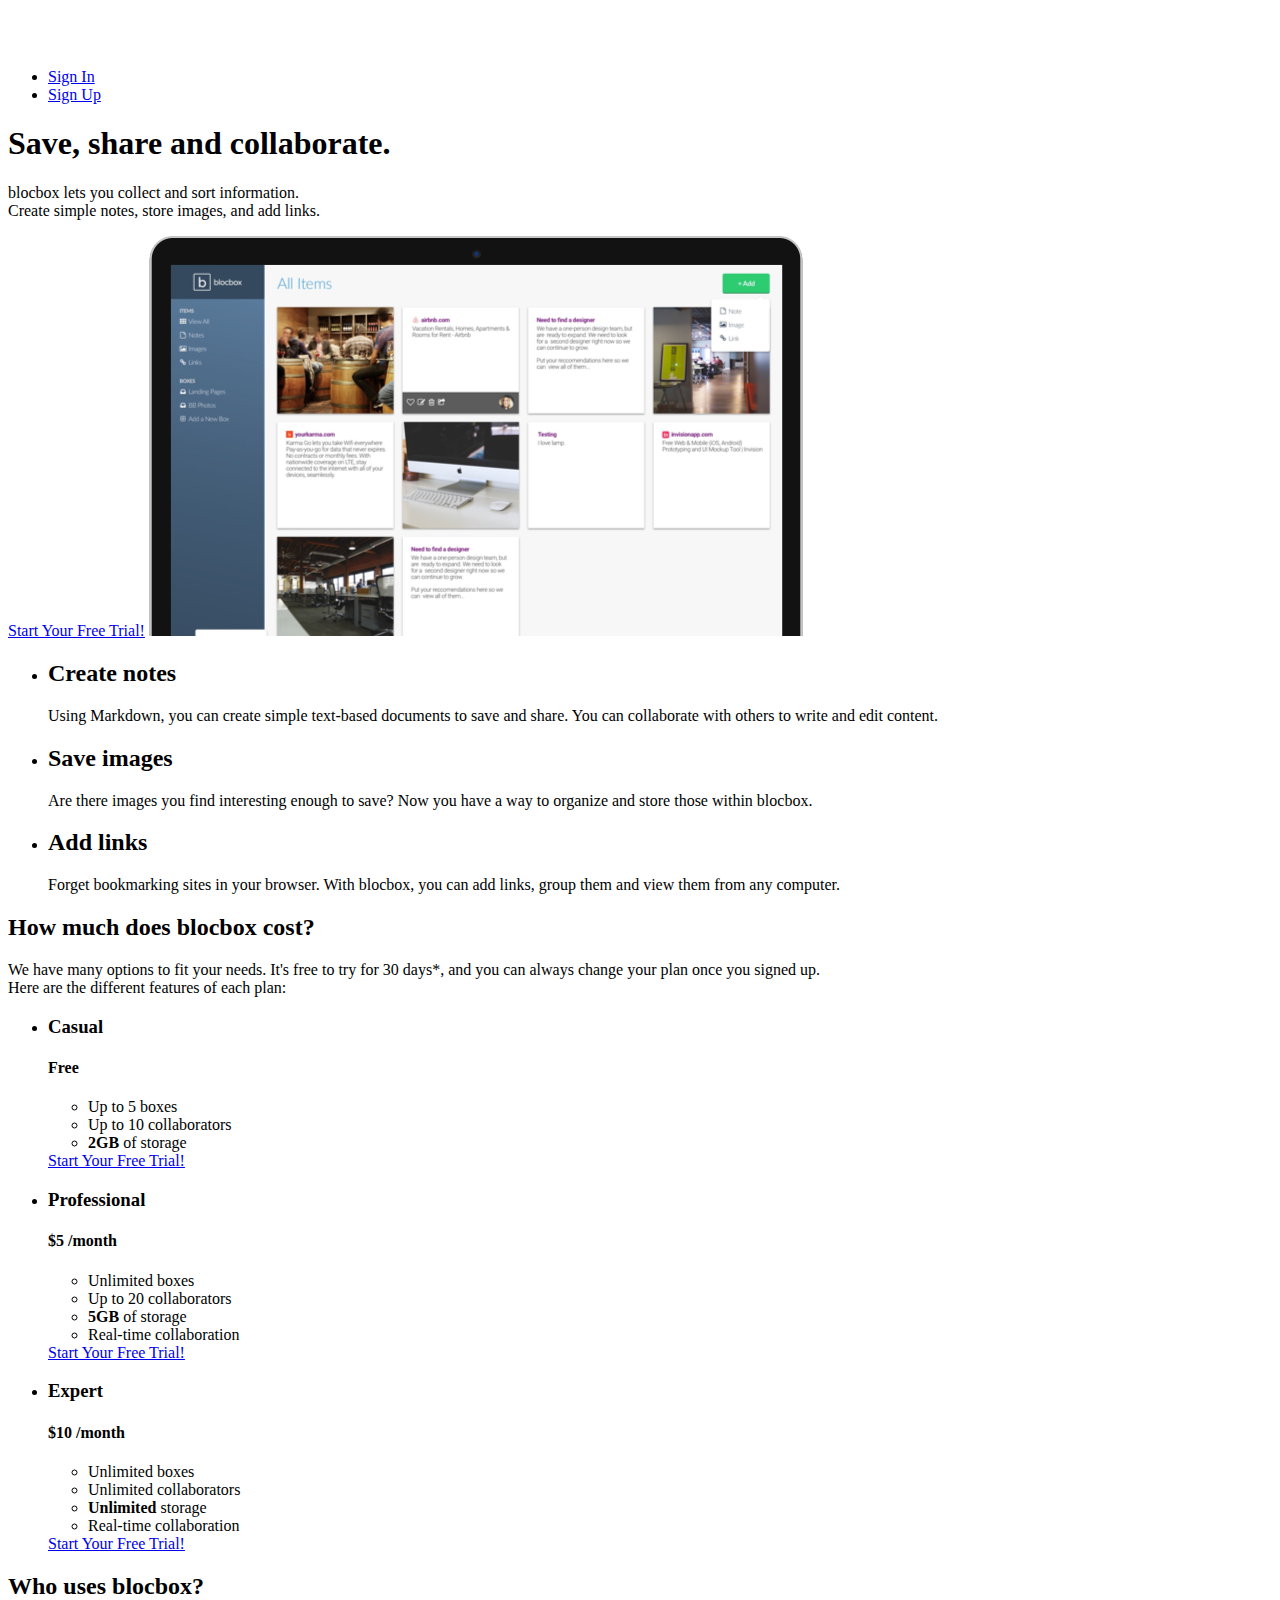
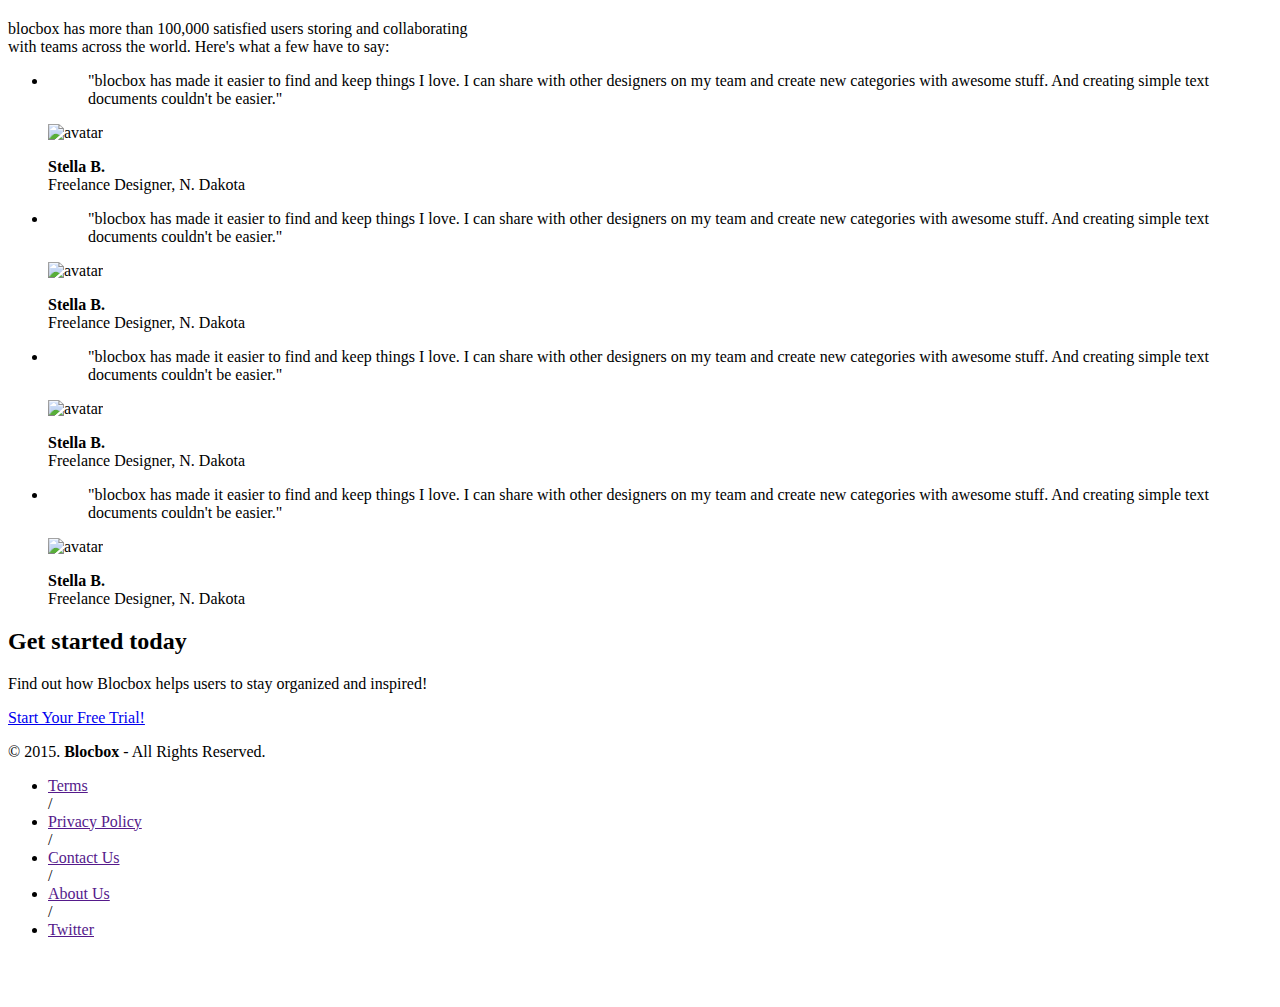
==== index.html @ 3d7902ee "Homepage HTML completed" ====
<!DOCTYPE html>
<html lang="en-us">
<head>
  <meta http-equiv="X-UA-Compatible" content="IE=Edge">
  <meta name="viewport" content="width=device-width, initial-scale=1">
  <meta charset="UTF-8">
  <title>Save, share and collaborate | Blocbox</title>

  <!--- Google Fonts --->
  <link href="https://fonts.googleapis.com/css?family=Lato:300,400,700,700i|Varela+Round" rel="stylesheet">

</head>
<body>
  <header>
    <nav class="container">
      <div class="one-half">
        <a href="index.html" class="site-logo"><img src="images/site-logo.png" alt="Blocbox" /></a>
      </div>
      <div class="one-half">
        <ul>
          <li><a href="signin.html">Sign In</a></li>
          <li class="btn-outline"><a href="signup.html">Sign Up</a></li>
        </ul>
      </div>
    </nav>
    <div class="container hero">
     <h1>Save, share and collaborate.</h1>
     <p>blocbox lets you collect and sort information.<br/>Create simple notes, store images, and add links.</p>
     <a href="signup.html" class="btn">Start Your Free Trial!</a>
     <img src="images/dashboard.png" alt="Blocbox" />
   </div>
  </header>
  <main role="main">
    <!--- Benefits --->
    <section class="benefits">
      <ul class="container">
        <li class="one-third">
          <h2>Create notes</h2>
          <p>Using Markdown, you can create simple text-based documents to save and share. You can collaborate with others to write and edit content.</p>
        </li>
        <li class="one-third">
         <h2>Save images</h2>
         <p>Are there images you find interesting enough to save? Now you have a way to organize and store those within blocbox.</p>
       </li>
       <li class="one-third">
         <h2>Add links</h2>
         <p>Forget bookmarking sites in your browser. With blocbox, you can add links, group them and view them from any computer.</p>
       </li>
      </ul>
    </section>

    <!--- Pricing --->
    <section class="pricing">
      <div class="container">
        <h2>How much does blocbox cost?</h2>
        <p>We have many options to fit your needs. It's free to try for 30 days*, and you can always change your plan once you signed up. <br/>Here are the different features of each plan:</p>
      </div>
      <ul class="container">
        <li class="one-third">
          <div class="box">
            <h3>Casual</h3>
            <h4>Free</h4>
            <ul>
              <li>Up to 5 boxes</li>
              <li>Up to 10 collaborators</li>
              <li><strong>2GB</strong> of storage</li>
            </ul>
            <a href="signup.html" class="btn">Start Your Free Trial!</a>
          </div>
        </li>
        <li class="one-third">
          <div class="box middle">
            <h3>Professional</h3>
            <h4><span>$</span>5 <span class="month">/month</span></h4>
            <ul>
              <li>Unlimited boxes</li>
              <li>Up to 20 collaborators</li>
              <li><strong>5GB</strong> of storage</li>
              <li>Real-time collaboration</li>
            </ul>
            <a href="signup.html" class="btn">Start Your Free Trial!</a>
          </div>
        </li>
        <li class="one-third">
          <div class="box">
            <h3>Expert</h3>
            <h4><span>$</span>10 <span class="month">/month</span></h4>
            <ul>
              <li>Unlimited boxes</li>
              <li>Unlimited collaborators</li>
              <li><strong>Unlimited</strong> storage</li>
              <li>Real-time collaboration</li>
            </ul>
            <a href="signup.html" class="btn">Start Your Free Trial!</a>
          </div>
        </li>
      </ul>
    </section>

    <!--- Testimonials --->
    <section class="testimonials">
      <div class="container">
        <h2>Who uses blocbox?</h2>
        <p>blocbox has more than 100,000 satisfied users storing and collaborating<br/> with teams across the world. Here's what a few have to say:</p>
      </div>
      <ul class="container">
        <li class="one-fourth">
          <blockquote>"blocbox has made it easier to find and keep things I love. I can share with other designers on my team and create new categories with awesome stuff. And creating simple text documents couldn't be easier."
          </blockquote>
          <img src="https://s3.amazonaws.com/uifaces/faces/twitter/jsa/128.jpg" alt="avatar">
          <p class="name"><strong>Stella B.</strong><br/>Freelance Designer, N. Dakota</p>
        </li>
        <li class="one-fourth">
          <blockquote>"blocbox has made it easier to find and keep things I love. I can share with other designers on my team and create new categories with awesome stuff. And creating simple text documents couldn't be easier."
          </blockquote>
          <img src="https://s3.amazonaws.com/uifaces/faces/twitter/jsa/128.jpg" alt="avatar">
          <p class="name"><strong>Stella B.</strong><br/>Freelance Designer, N. Dakota</p>
        </li>
        <li class="one-fourth">
          <blockquote>"blocbox has made it easier to find and keep things I love. I can share with other designers on my team and create new categories with awesome stuff. And creating simple text documents couldn't be easier."
          </blockquote>
          <img src="https://s3.amazonaws.com/uifaces/faces/twitter/jsa/128.jpg" alt="avatar">
          <p class="name"><strong>Stella B.</strong><br/>Freelance Designer, N. Dakota</p>
        </li>
        <li class="one-fourth">
          <blockquote>"blocbox has made it easier to find and keep things I love. I can share with other designers on my team and create new categories with awesome stuff. And creating simple text documents couldn't be easier."
          </blockquote>
          <img src="https://s3.amazonaws.com/uifaces/faces/twitter/jsa/128.jpg" alt="avatar">
          <p class="name"><strong>Stella B.</strong><br/>Freelance Designer, N. Dakota</p>
        </li>
      </ul>
    </section>
  </main>

  <!--- Sign Up --->
  <section>
    <div class="container">
      <h2>Get started today</h2>
      <p>Find out how Blocbox helps users to stay organized and inspired!</p>
      <a href="signup.html" class="btn">Start Your Free Trial!</a>
    </div>
  </section>
  <!--- Footer --->
  <footer>
    <div class="container footer-nav-block">
       <div class="left-footer-block one-third">
         <p class="copyright-block">&copy; 2015. <strong>Blocbox</strong> - All Rights Reserved.</p>
       </div>
       <nav class="link-block middle-footer-block one-third">
         <ul>
           <li><a href="">Terms</a></li> /
           <li><a href="">Privacy Policy</a></li> /
           <li><a href="">Contact Us</a></li> /
           <li><a href="">About Us</a></li> /
           <li><a href="">Twitter</a></li>
         </ul>
       </nav>
       <div class="right-footer-block one-third">
         <img class="logo" src="images/site-logo.png" alt="Blocbox" />
       </div>
   </div>
  </footer>
</body>
</html>
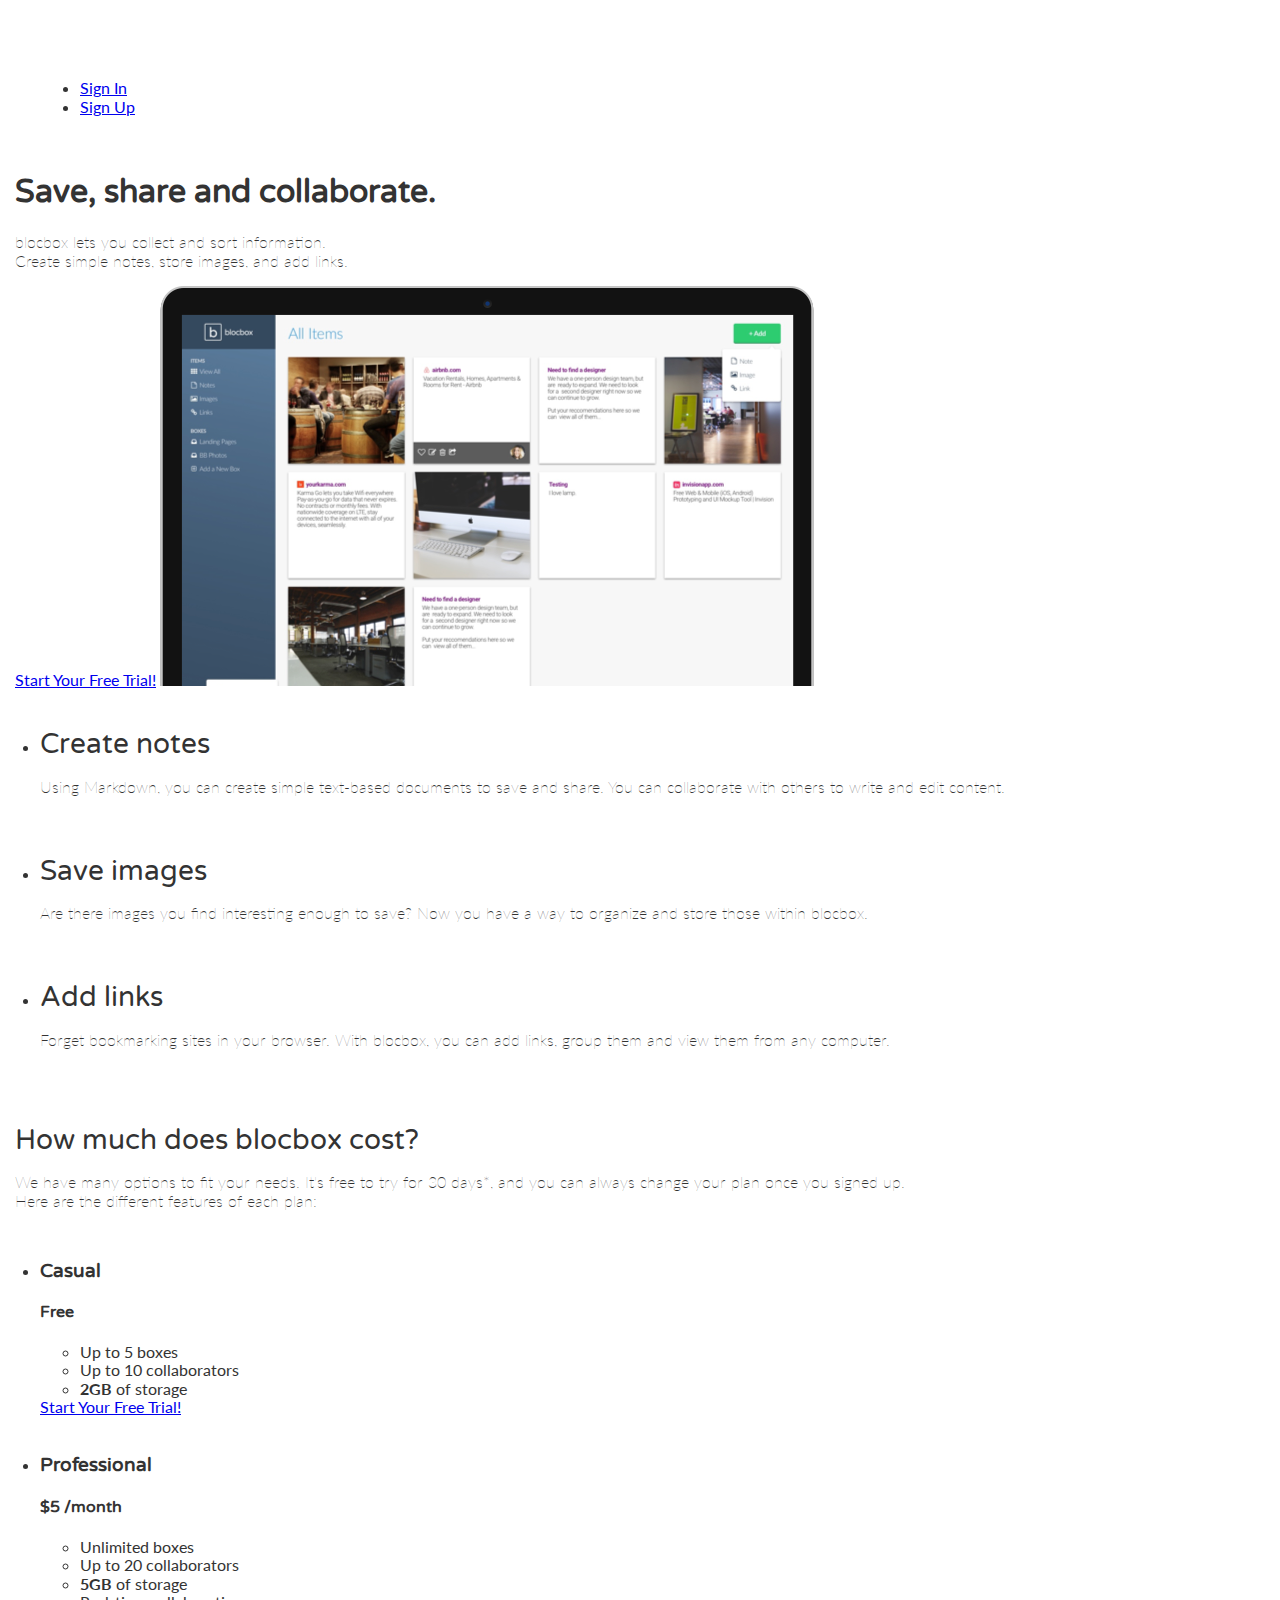
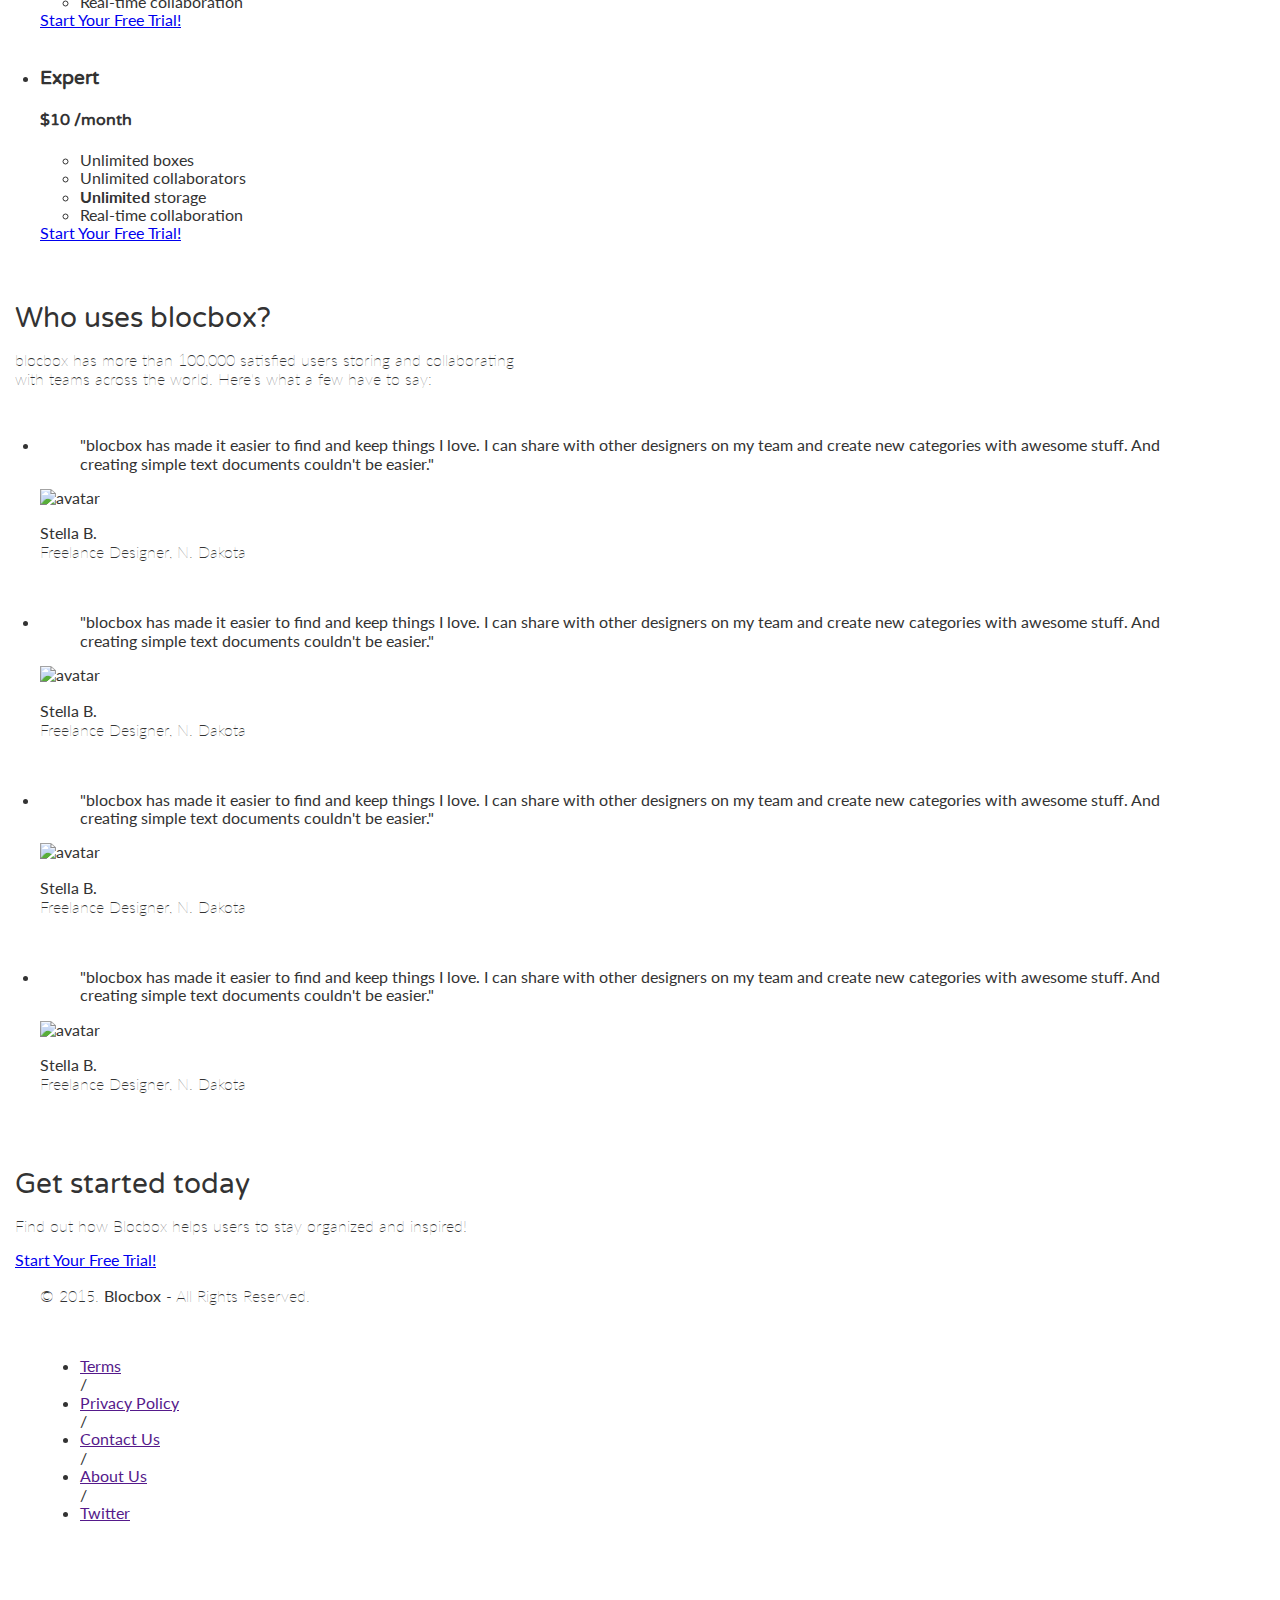
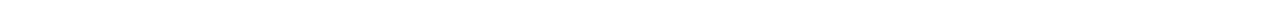
==== commit 0e2e9532: "Checkpoint 28 completed" ====
--- a/index.html
+++ b/index.html
@@ -8,6 +8,11 @@
 
   <!--- Google Fonts --->
   <link href="https://fonts.googleapis.com/css?family=Lato:300,400,700,700i|Varela+Round" rel="stylesheet">
+
+  <!-- CSS -->
+ <link rel="stylesheet" href="css/normalize.css">
+ <link rel="stylesheet" href="css/style.css">
+ <link rel="stylesheet" href="css/font-awesome.css">
 
 </head>
 <body>
--- a/css/style.css
+++ b/css/style.css
@@ -0,0 +1,44 @@
+html, body{
+  overflow-x: hidden;
+}
+body {
+  font-family: "Lato", Helvetica, Arial, sans-serif;
+  color:#333333;
+}
+h1, h2, h3, h4, h5, h6 {
+  font-family: "Varela Round", Helvetica, Arial, sans-serif;
+}
+h2 {
+  font-size:28px;
+  font-weight: normal;
+  margin-bottom: 5px;
+}
+p {
+  font-size:16px;
+  line-height: 19px;
+  font-weight: 100;
+}
+
+/* GRID */
+ .container {
+   margin-right: auto;
+   margin-left: auto;
+   padding-left: 15px;
+   padding-right: 15px;
+   position: relative;
+ }
+ .container:before,
+ .container:after {
+   content: " ";
+   display: table;
+ }
+ .container:after {
+   clear: both;
+ }
+ .one-half, .one-third, .one-fourth {
+   width:96%;
+   float:left;
+   position:relative;
+   min-height: 1px;
+   margin:0 2% 20px;
+ }
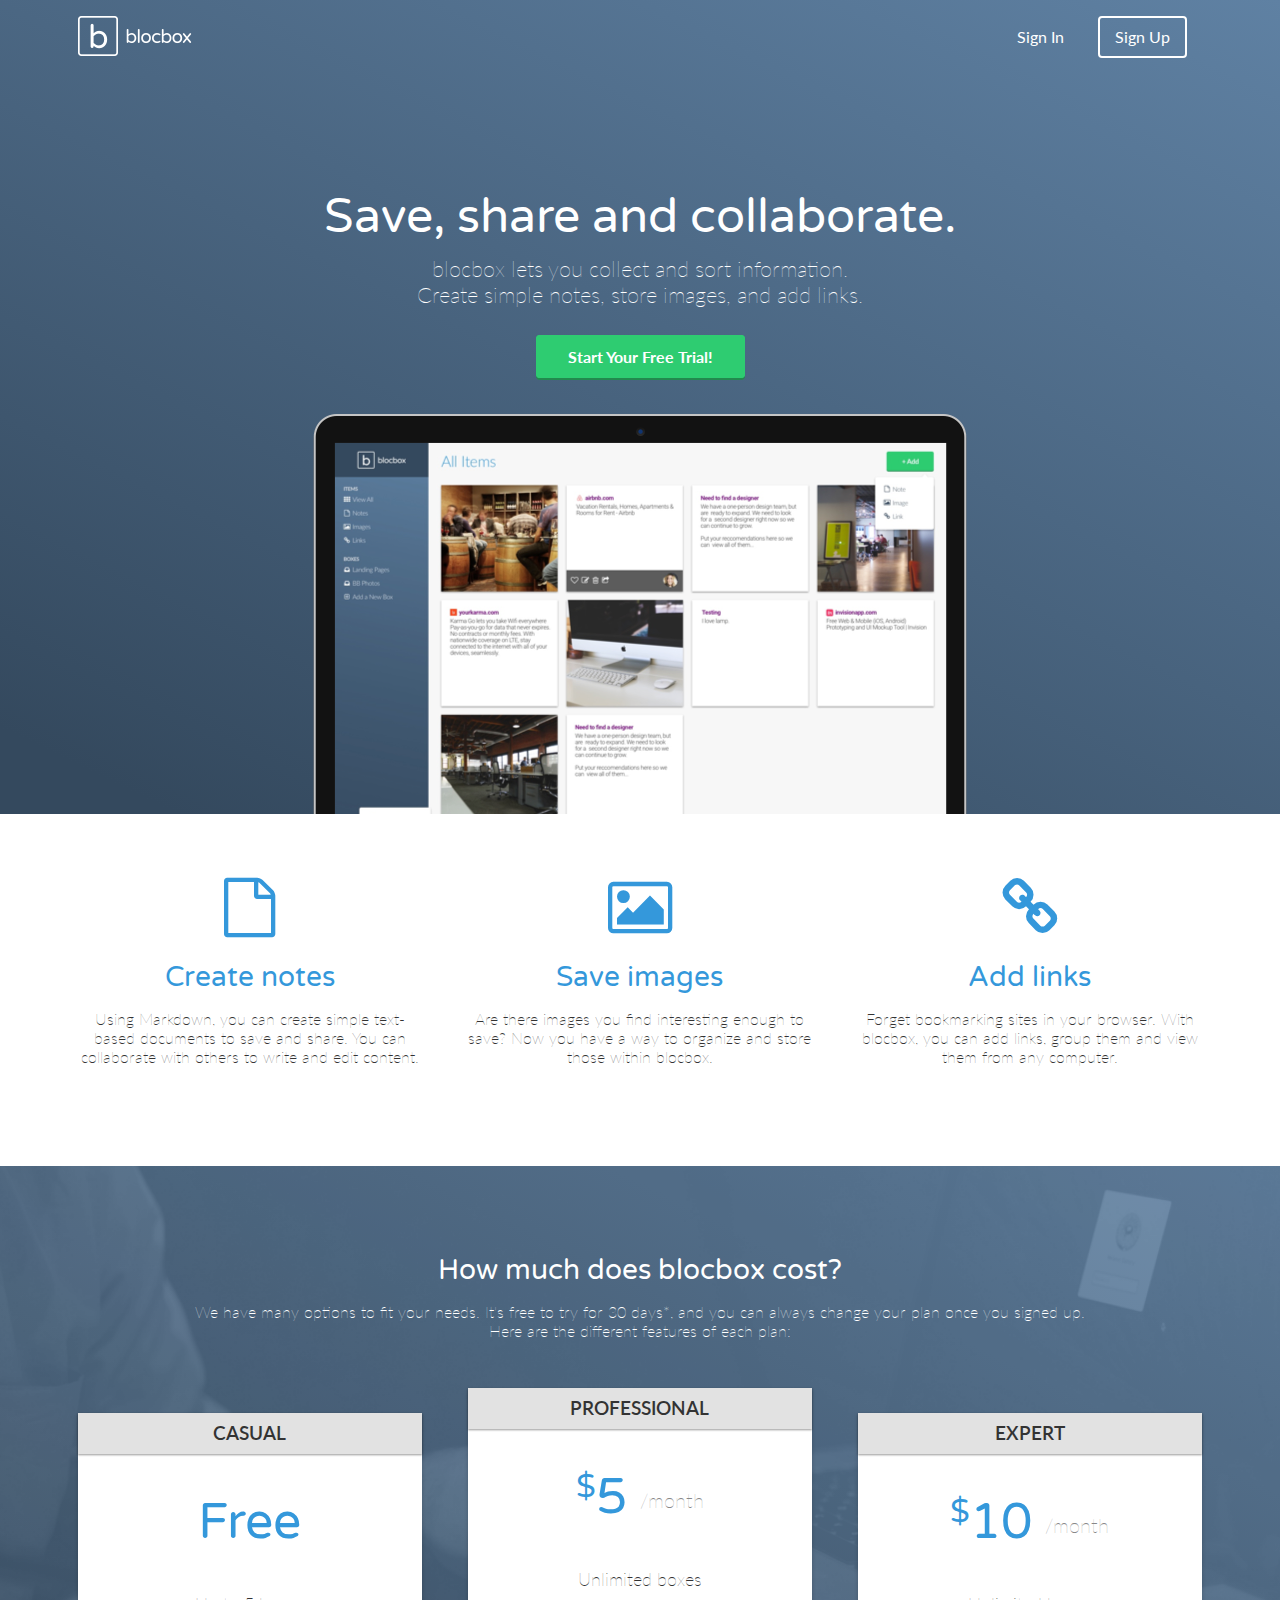
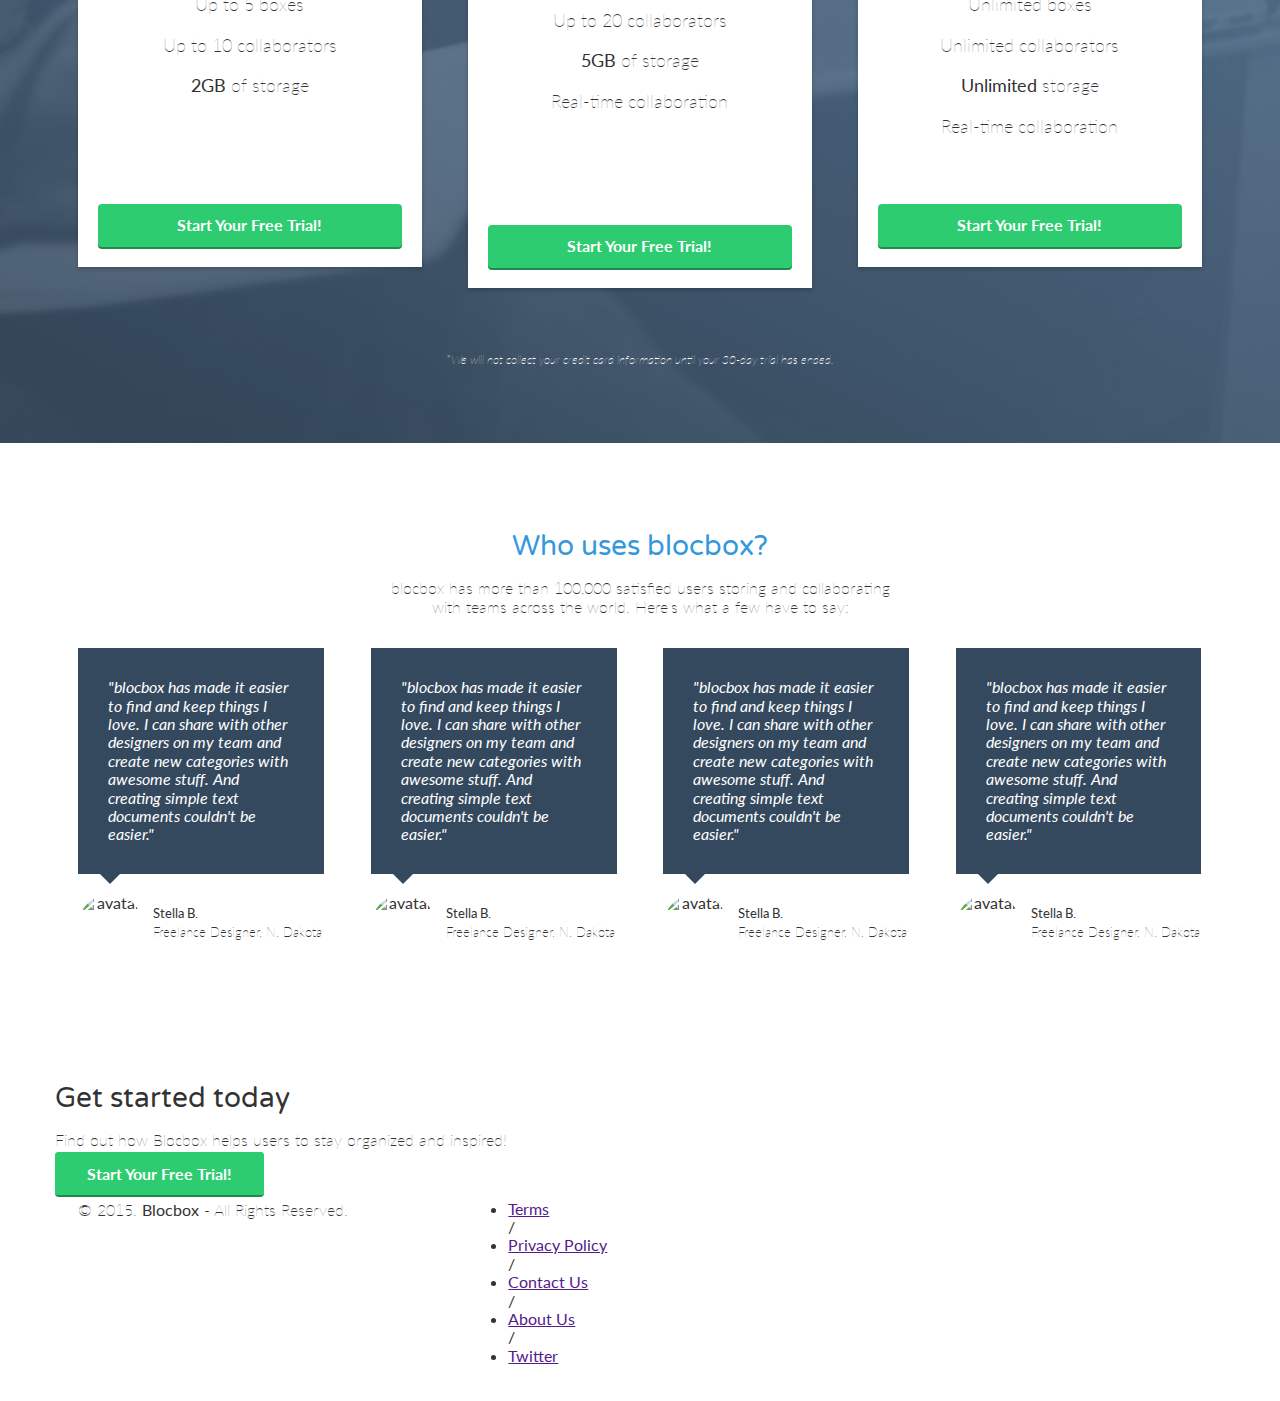
==== commit 4c4c998e: "Checkpoint 30 completed" ====
--- a/index.html
+++ b/index.html
@@ -13,6 +13,7 @@
  <link rel="stylesheet" href="css/normalize.css">
  <link rel="stylesheet" href="css/style.css">
  <link rel="stylesheet" href="css/font-awesome.css">
+ <link rel="stylesheet" href="css/animate.css">
 
 </head>
 <body>
@@ -29,7 +30,7 @@
       </div>
     </nav>
     <div class="container hero">
-     <h1>Save, share and collaborate.</h1>
+     <h1 class="animated fadeIn">Save, share and collaborate.</h1>
      <p>blocbox lets you collect and sort information.<br/>Create simple notes, store images, and add links.</p>
      <a href="signup.html" class="btn">Start Your Free Trial!</a>
      <img src="images/dashboard.png" alt="Blocbox" />
@@ -40,14 +41,17 @@
     <section class="benefits">
       <ul class="container">
         <li class="one-third">
+          <i class="fa fa-file-o"></i>
           <h2>Create notes</h2>
           <p>Using Markdown, you can create simple text-based documents to save and share. You can collaborate with others to write and edit content.</p>
         </li>
         <li class="one-third">
+         <i class="fa fa-picture-o"></i>
          <h2>Save images</h2>
          <p>Are there images you find interesting enough to save? Now you have a way to organize and store those within blocbox.</p>
        </li>
        <li class="one-third">
+         <i class="fa fa-link"></i>
          <h2>Add links</h2>
          <p>Forget bookmarking sites in your browser. With blocbox, you can add links, group them and view them from any computer.</p>
        </li>
@@ -100,6 +104,9 @@
           </div>
         </li>
       </ul>
+      <div class="container">
+        <p class="small">*We will not collect your credit card information until your 30-day trial has ended.</p>
+      </div>
     </section>
 
     <!--- Testimonials --->
--- a/css/style.css
+++ b/css/style.css
@@ -42,3 +42,270 @@
    min-height: 1px;
    margin:0 2% 20px;
  }
+
+ .container {
+   max-width:100%
+}
+
+@media (max-width: 522px) {
+  .container {
+    width:550px;
+  }
+ header .hero img {
+   width: 200px;
+ }
+}
+@media (max-width: 768px) {
+  .container {
+    width: 750px;
+  }
+  .one-half {
+     width:46%;
+   }
+}
+@media (min-width: 768px) {
+  .container {
+    width: 750px;
+  }
+  .one-half {
+     width:46%;
+   }
+}
+@media (min-width: 992px) {
+  .container {
+    width: 970px;
+  }
+  .one-half {
+    width:46%;
+  }
+  .one-third {
+    width:29.33333%;
+  }
+  .one-fourth {
+    width:21%;
+  }
+}
+@media (min-width: 1200px) {
+  .container {
+    width: 1170px;
+  }
+}
+
+/* Header */
+header {
+   color:#FFFFFF;
+   background: #34495E;
+   background-image: linear-gradient(206deg, #5F81A3 0%, #34495E 94%);
+ }
+ header nav {
+   padding:1em 0;
+ }
+ header nav ul {
+   display:inline;
+   text-align: right;
+   float:right;
+   margin:0;
+ }
+ header nav ul > li {
+   list-style-type: none;
+   display: inline-block;
+   margin:0 15px;
+ }
+ header nav ul > li.btn-outline {
+   padding:10px 15px;
+   border:2px solid #FFFFFF;
+   border-radius: 4px;
+ }
+ header nav ul > li.btn-outline:hover {
+   background:#FFFFFF;
+ }
+ header nav ul > li > a {
+   color:#FFFFFF;
+   text-decoration: none;
+ }
+ header nav ul > li.btn-outline:hover > a {
+   color:#34495E;
+ }
+ header .hero {
+   text-align: center;
+   display:block;
+   position: relative;
+ }
+ header .hero h1 {
+   font-size:48px;
+   font-weight: normal;
+   margin:95px 0 0;
+ }
+ header .hero p {
+   font-size: 22px;
+   line-height: 26px;
+   font-weight: 100;
+   margin:10px 0 40px;
+ }
+ header .hero img {
+   display: block;
+   margin:3em auto 0;
+ }
+
+ /* BUTTONS */
+ .btn {
+   border-radius: 4px;
+   color:#FFFFFF;
+   font-weight: 700;
+   text-decoration: none;
+   padding:10px 30px;
+   background: #2ECC71;
+   border: 2px solid #2ECC71;
+   box-shadow: 0px 2px 0px 0px #22894E;
+ }
+
+ /* BENEFITS */
+ .benefits {
+   text-align: center;
+   display:block;
+   position:relative;
+ }
+ .benefits ul {
+   margin: 0 auto;
+   padding:4em 0;
+ }
+ .benefits ul li {
+   list-style-type: none;
+   display: inline-block;
+ }
+ .benefits i {
+   color:#3498DB;
+   font-size:60px;
+   margin:0;
+   vertical-align: middle;
+ }
+ .benefits h2 {
+   color:#3498DB;
+ }
+
+ /* PRICING */
+.pricing {
+  background: #34495E url("../images/background.png") top center no-repeat;
+  background: url("../images/background.png") top center no-repeat, linear-gradient(206deg, #5F81A3 0%, #34495E 94%);
+  background-size:cover;
+  text-align: center;
+  padding:4em 0;
+}
+.pricing h2, .pricing p {
+  color:#FFFFFF;
+}
+.pricing ul {
+  margin:0 auto;
+  padding:2em 0;
+}
+.pricing ul li {
+  list-style-type: none;
+}
+.box {
+   padding:0 15px 15px;
+   background: #FFFFFF;
+   box-shadow: 0px 2px 4px 0px rgba(0,0,0,0.20);
+   min-height: 439px;
+   position: relative;
+   margin-top: 25px;
+ }
+ .box.middle {
+   min-height: 485px;
+   margin-top:0px;
+ }
+ .box h3 {
+   font-family: "Lato", Helvetica, Arial, sans-serif;
+   font-weight: 600;
+   text-transform: uppercase;
+   background: #E2E2E2;
+   box-shadow: 0px 1px 2px 0px rgba(0,0,0,0.40);
+   left:0;
+   right:0;
+   top:0;
+   text-align: center;
+   margin:0 -15px 40px;
+   padding:10px 0;
+ }
+ .box h4 {
+   font-size:50px;
+   font-weight: normal;
+   margin:40px 0 10px;
+   color:#3498DB;
+ }
+ .box h4 span {
+   font-size:32px;
+   vertical-align: top;
+ }
+ .box h4 span.month {
+   font-family: "Lato", Helvetica, Arial, sans-serif;
+   font-weight: 100;
+   color:#888888;
+   font-size:20px;
+   vertical-align: middle;
+ }
+ .box ul li {
+   font-size:18px;
+   margin-bottom:20px;
+   font-weight: 100;
+ }
+ .box .btn {
+   position:absolute;
+   bottom:20px;
+   left:20px;
+   right:20px;
+ }
+ .small {
+   font-size: 12px;
+   color: #FEFEFE;
+   line-height: 15px;
+   font-style:italic;
+ }
+ /* TESTIMONIALS */
+ .testimonials {
+   padding:4em 0;
+   text-align: center;
+ }
+ .testimonials h2 {
+   color:#3498DB;
+ }
+ .testimonials ul li {
+   list-style-type: none;
+ }
+ .testimonials blockquote {
+   color:#FFFFFF;
+   text-align: left;
+   font-style: italic;
+   background:#34495E;
+   position: relative;
+   padding:30px;
+   width:auto;
+   margin:0;
+ }
+ .testimonials blockquote:after {
+   top: 100%;
+   left: 13%;
+   border: solid transparent;
+   content: " ";
+   height: 0;
+   width: 0;
+   position: absolute;
+   pointer-events: none;
+   border-top-color: #34495E;
+   border-width: 10px;
+   margin-left: -10px;
+ }
+ .testimonials img {
+  height: 65px;
+  width: 65px;
+  border-radius:50%;
+  float: left;
+  display: inline-block;
+  margin:20px 10px 0 0;
+}
+.testimonials p.name {
+  float: left;
+  display: inline-block;
+  text-align: left;
+  font-size:13px;
+  margin-top: 30px;
+}
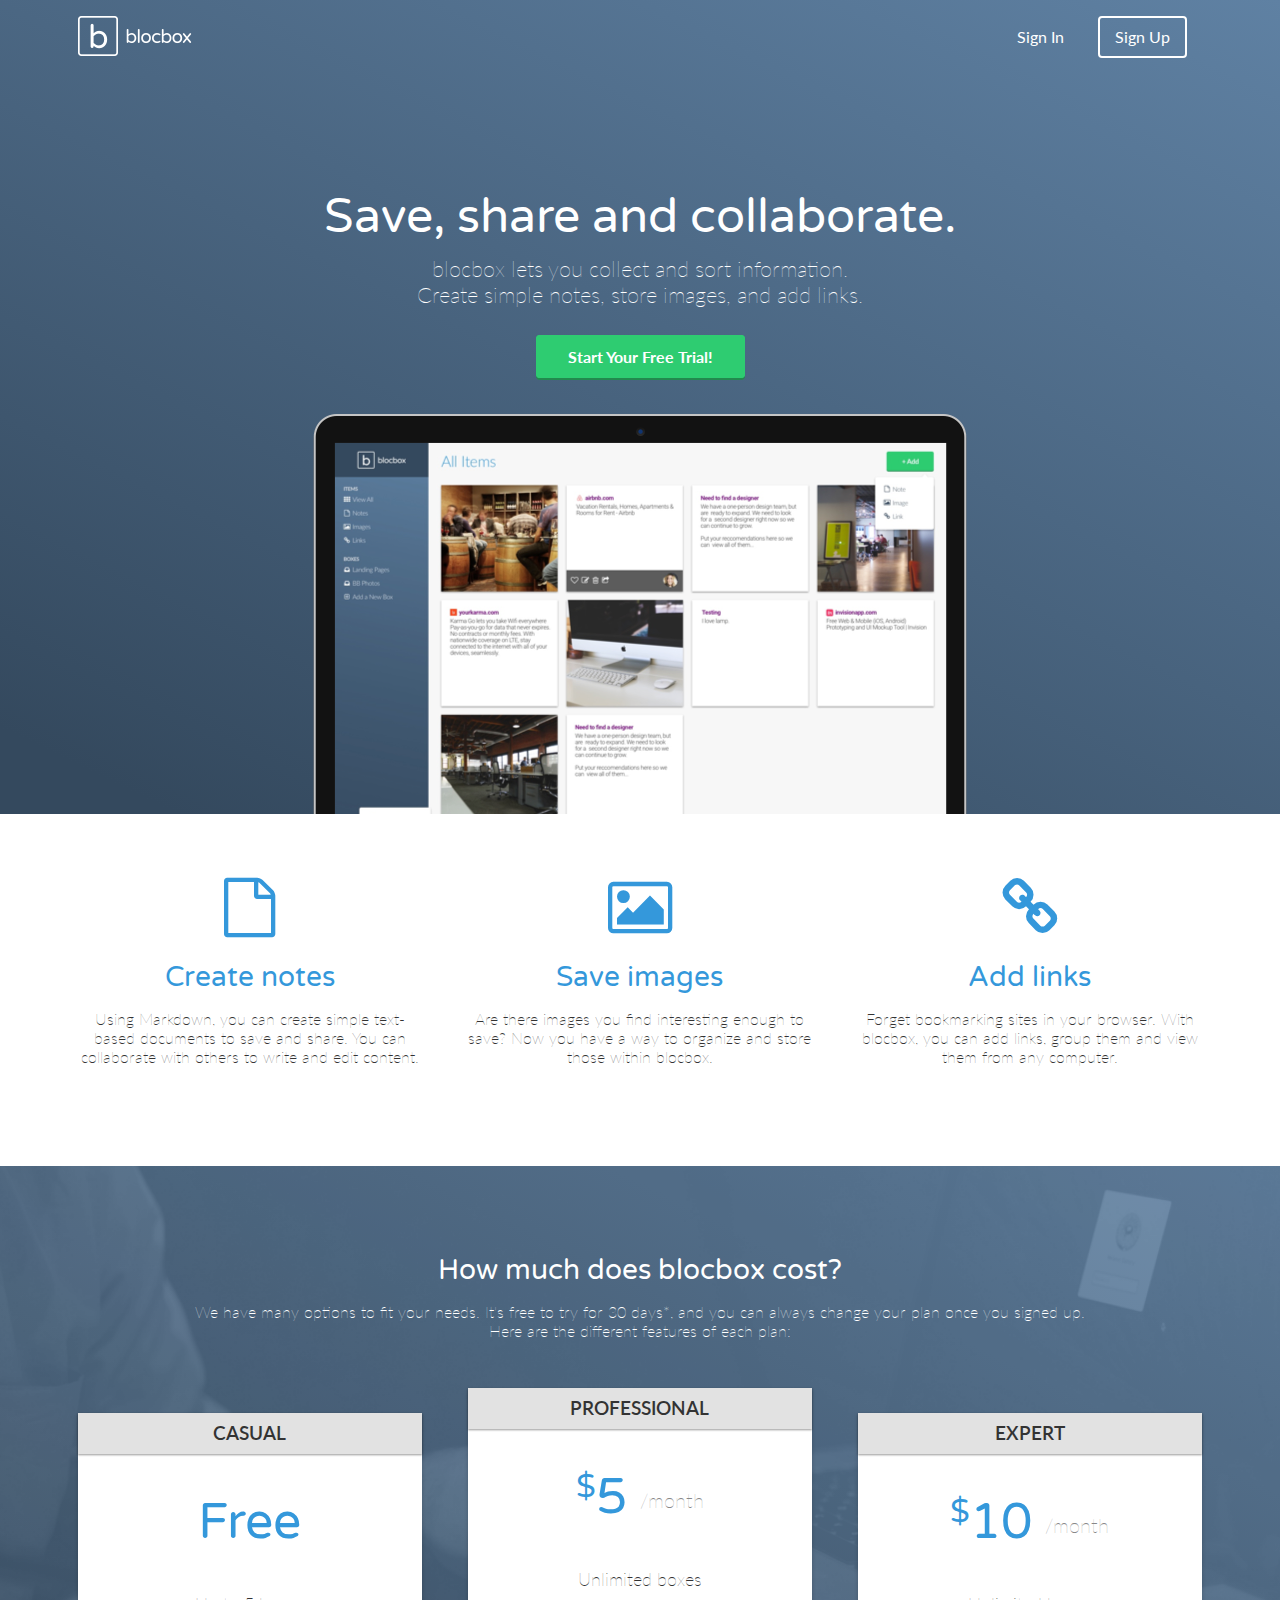
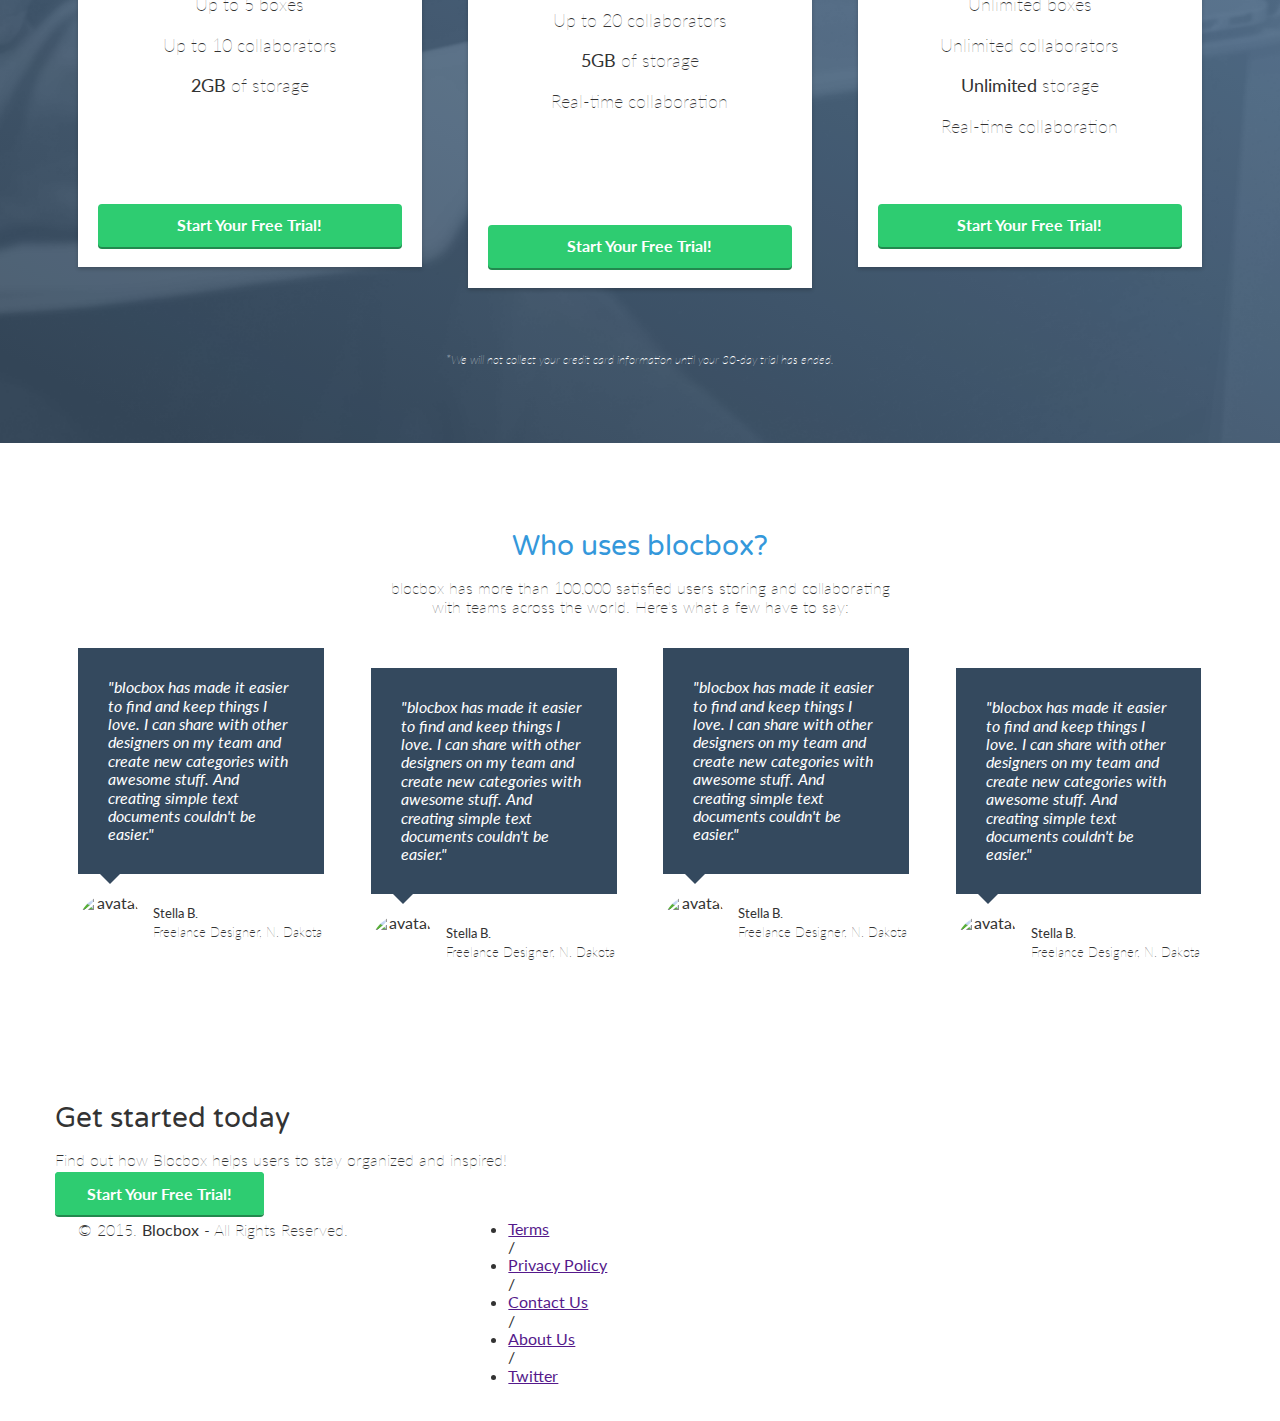
==== commit 3bb69edc: "Homepage styling completed" ====
--- a/index.html
+++ b/index.html
@@ -122,7 +122,7 @@
           <img src="https://s3.amazonaws.com/uifaces/faces/twitter/jsa/128.jpg" alt="avatar">
           <p class="name"><strong>Stella B.</strong><br/>Freelance Designer, N. Dakota</p>
         </li>
-        <li class="one-fourth">
+        <li class="one-fourth staggered">
           <blockquote>"blocbox has made it easier to find and keep things I love. I can share with other designers on my team and create new categories with awesome stuff. And creating simple text documents couldn't be easier."
           </blockquote>
           <img src="https://s3.amazonaws.com/uifaces/faces/twitter/jsa/128.jpg" alt="avatar">
@@ -134,7 +134,7 @@
           <img src="https://s3.amazonaws.com/uifaces/faces/twitter/jsa/128.jpg" alt="avatar">
           <p class="name"><strong>Stella B.</strong><br/>Freelance Designer, N. Dakota</p>
         </li>
-        <li class="one-fourth">
+        <li class="one-fourth staggered">
           <blockquote>"blocbox has made it easier to find and keep things I love. I can share with other designers on my team and create new categories with awesome stuff. And creating simple text documents couldn't be easier."
           </blockquote>
           <img src="https://s3.amazonaws.com/uifaces/faces/twitter/jsa/128.jpg" alt="avatar">
--- a/css/style.css
+++ b/css/style.css
@@ -309,3 +309,6 @@
   font-size:13px;
   margin-top: 30px;
 }
+.testimonials li.staggered {
+  margin-top:20px;
+}
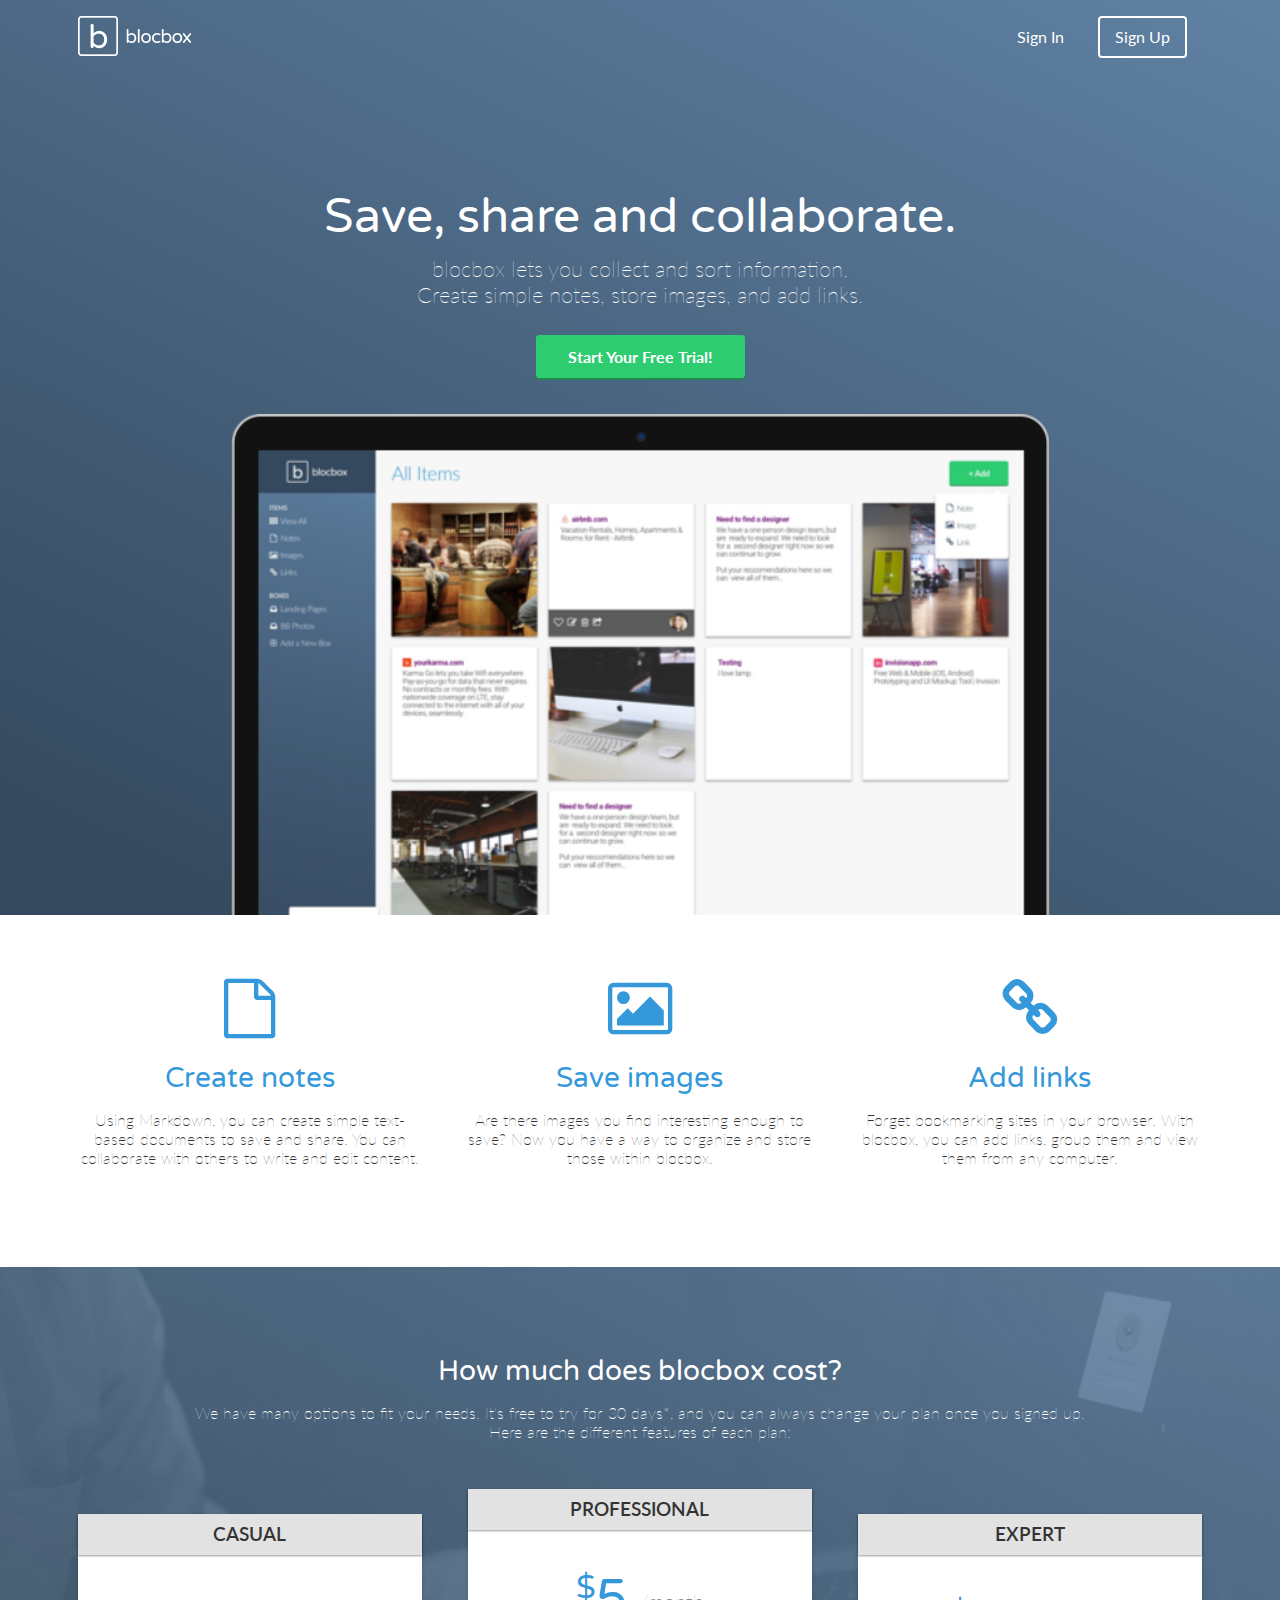
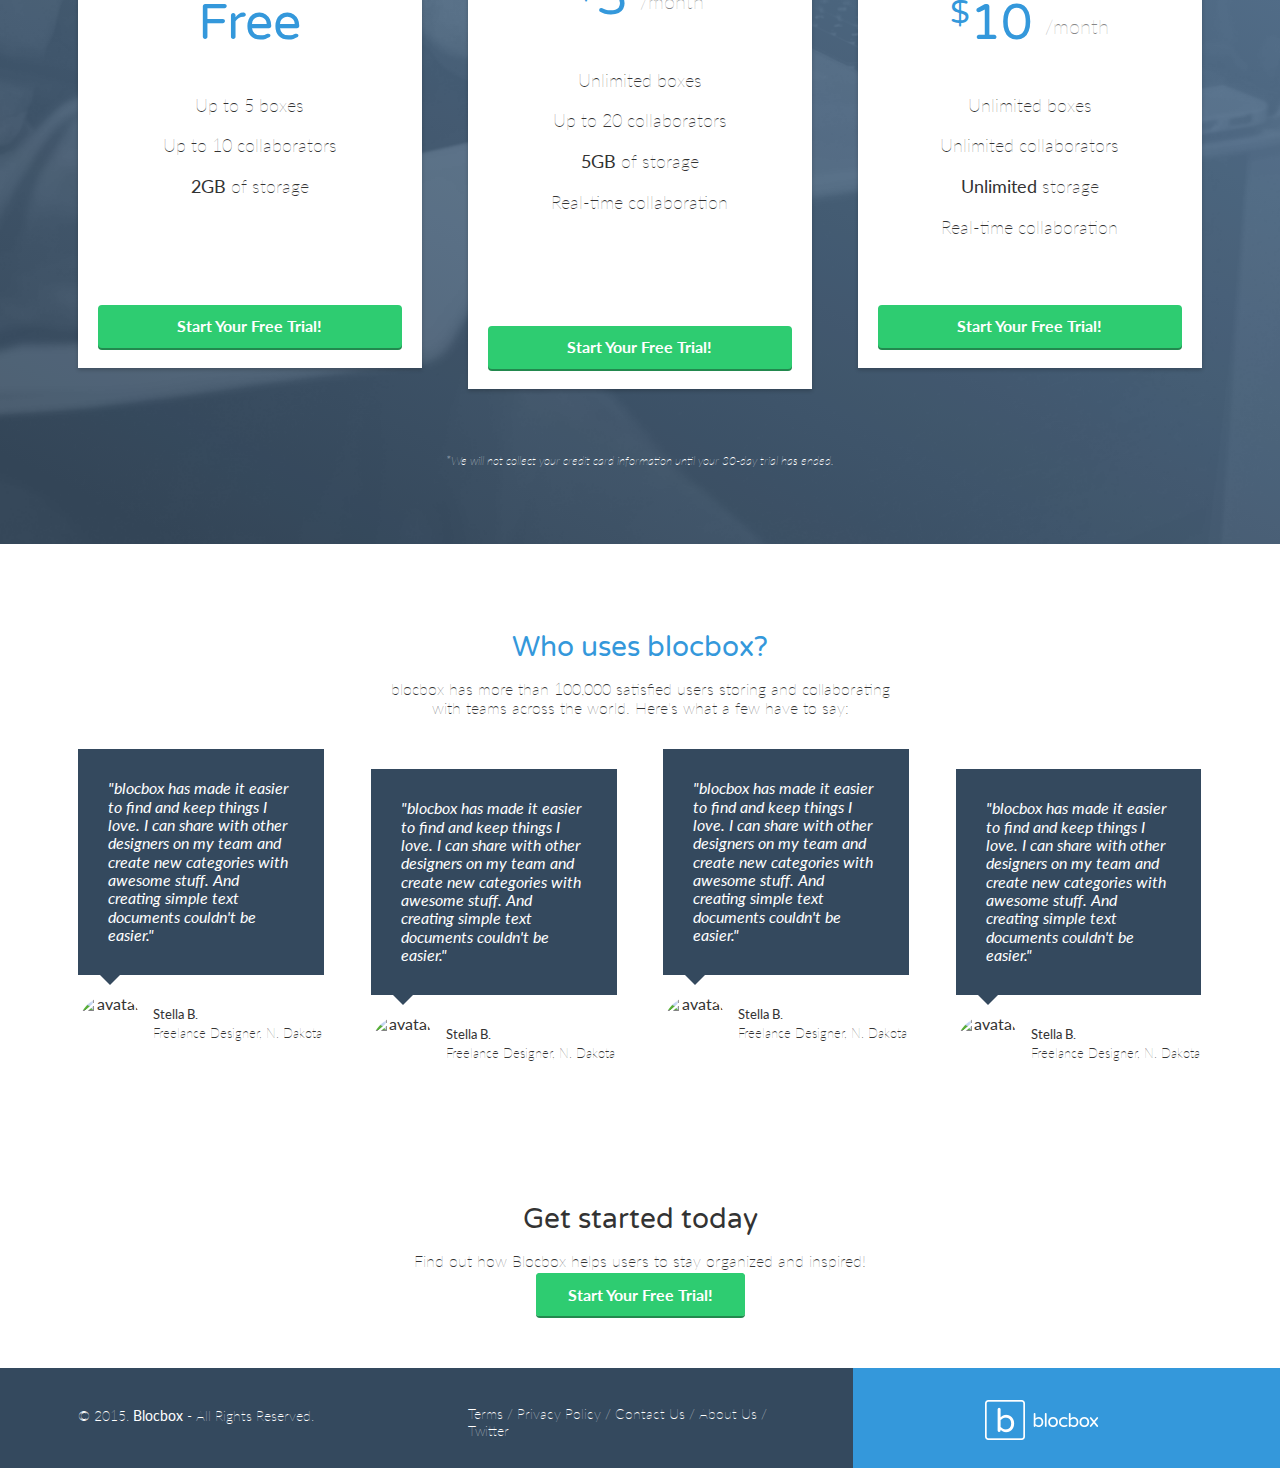
==== commit 391b18db: "Homepage styling two completed" ====
--- a/index.html
+++ b/index.html
@@ -145,7 +145,7 @@
   </main>
 
   <!--- Sign Up --->
-  <section>
+  <section class="sign-up">
     <div class="container">
       <h2>Get started today</h2>
       <p>Find out how Blocbox helps users to stay organized and inspired!</p>
--- a/css/style.css
+++ b/css/style.css
@@ -47,49 +47,7 @@
    max-width:100%
 }
 
-@media (max-width: 522px) {
-  .container {
-    width:550px;
-  }
- header .hero img {
-   width: 200px;
- }
-}
-@media (max-width: 768px) {
-  .container {
-    width: 750px;
-  }
-  .one-half {
-     width:46%;
-   }
-}
-@media (min-width: 768px) {
-  .container {
-    width: 750px;
-  }
-  .one-half {
-     width:46%;
-   }
-}
-@media (min-width: 992px) {
-  .container {
-    width: 970px;
-  }
-  .one-half {
-    width:46%;
-  }
-  .one-third {
-    width:29.33333%;
-  }
-  .one-fourth {
-    width:21%;
-  }
-}
-@media (min-width: 1200px) {
-  .container {
-    width: 1170px;
-  }
-}
+
 
 /* Header */
 header {
@@ -109,7 +67,7 @@
  header nav ul > li {
    list-style-type: none;
    display: inline-block;
-   margin:0 15px;
+   margin:0 10px;
  }
  header nav ul > li.btn-outline {
    padding:10px 15px;
@@ -125,6 +83,12 @@
  }
  header nav ul > li.btn-outline:hover > a {
    color:#34495E;
+ }
+ header .one-half:first-child {
+   width:32%;
+ }
+ header .one-half:last-child {
+   width:60%;
  }
  header .hero {
    text-align: center;
@@ -145,6 +109,8 @@
  header .hero img {
    display: block;
    margin:3em auto 0;
+   width:100%;
+   height: auto;
  }
 
  /* BUTTONS */
@@ -208,10 +174,6 @@
    min-height: 439px;
    position: relative;
    margin-top: 25px;
- }
- .box.middle {
-   min-height: 485px;
-   margin-top:0px;
  }
  .box h3 {
    font-family: "Lato", Helvetica, Arial, sans-serif;
@@ -309,6 +271,103 @@
   font-size:13px;
   margin-top: 30px;
 }
-.testimonials li.staggered {
-  margin-top:20px;
-}
+
+/*Sign-Up*/
+.sign-up {
+  padding-bottom: 4em;
+  text-align: center;
+}
+@media (min-width: 768px) {
+  .container {
+    width: 750px;
+  }
+  header .hero img {
+    width: 70%;
+  }
+  header nav ul {
+    display:inline;
+    text-align: right;
+    float:right;
+    margin:0;
+  }
+  .one-half {
+     width:46%;
+   }
+   header nav ul > li {
+     margin:0 15px;
+   }
+}
+@media (min-width: 992px) {
+  .container {
+    width: 970px;
+  }
+  .one-half {
+    width:46%;
+  }
+  .one-third {
+    width:29.33333%;
+  }
+  .one-fourth {
+    width:21%;
+  }
+  .box.middle {
+    min-height: 485px;
+    margin-top:0px;
+  }
+  .testimonials li.staggered {
+    margin-top:20px;
+  }
+}
+@media (min-width: 1200px) {
+  .container {
+    width: 1170px;
+  }
+}
+/* FOOTER */
+footer {
+  background-color: #34495E;
+  color: #FFFFFF;
+  position: relative;
+  overflow: hidden;
+  z-index: 0;
+}
+footer p, footer nav ul {
+  font-size:14px;
+  font-weight:100;
+  text-align: center;
+  margin: 10px auto 0;
+}
+footer nav ul li {
+  list-style-type: none;
+  display: inline;
+}
+footer nav ul li a {
+  color:#FFFFFF;
+  text-decoration: none;
+}
+footer .right-footer-block {
+  background-color: transparent;
+}
+footer .logo{
+  padding: 2.35em 0;
+  margin: 0 auto;
+  display: block;
+}
+@media (min-width: 992px){
+   footer{
+     background-color: #3498DB;
+     background-image: linear-gradient(to left,
+        #3498DB 0%, #3498DB 33.33337%, #34495E 33.33337%, #34495E 100%);
+     height: 100px;
+   }
+   footer p, footer nav ul{
+     padding: 2em 0;
+     text-align: left;
+   }
+   footer .right-footer-block {
+     background-color: #3498DB;
+   }
+   footer .logo{
+     padding: 2em 0 2em 1.5em;
+   }
+ }
